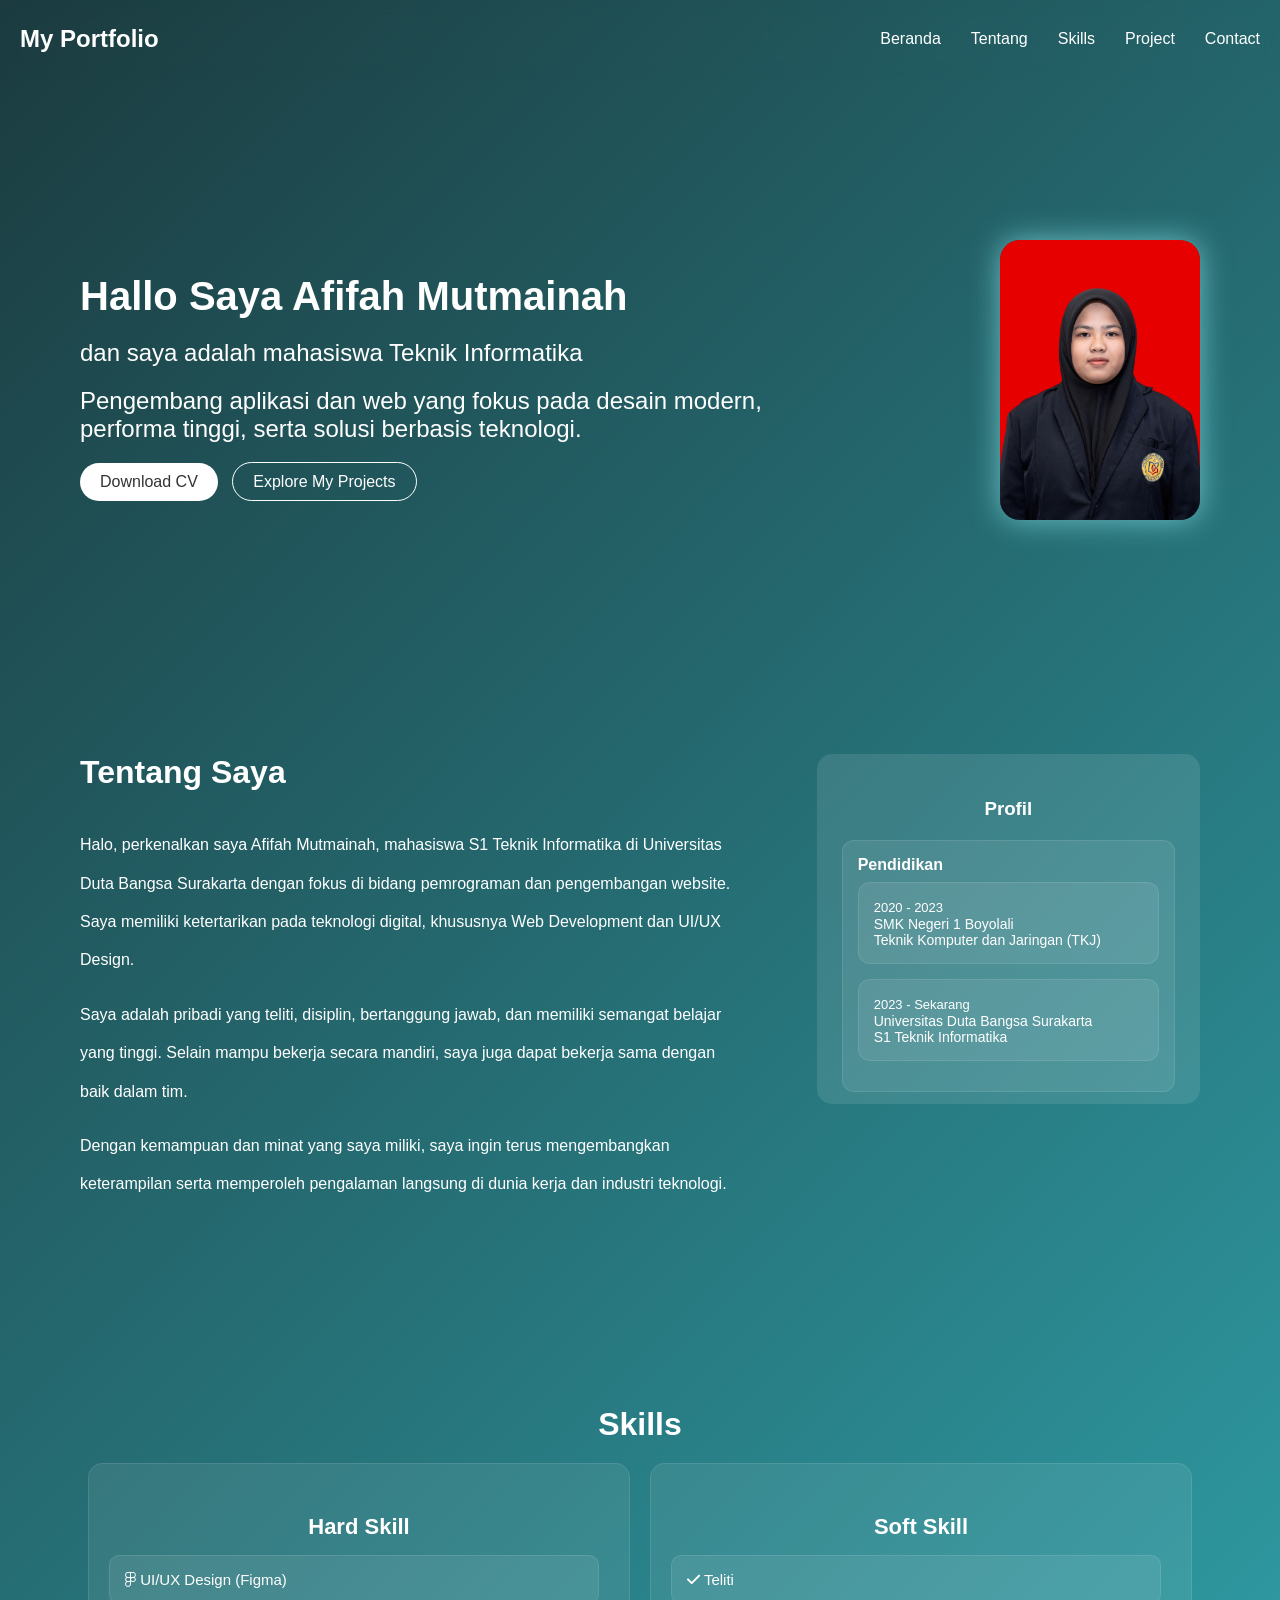
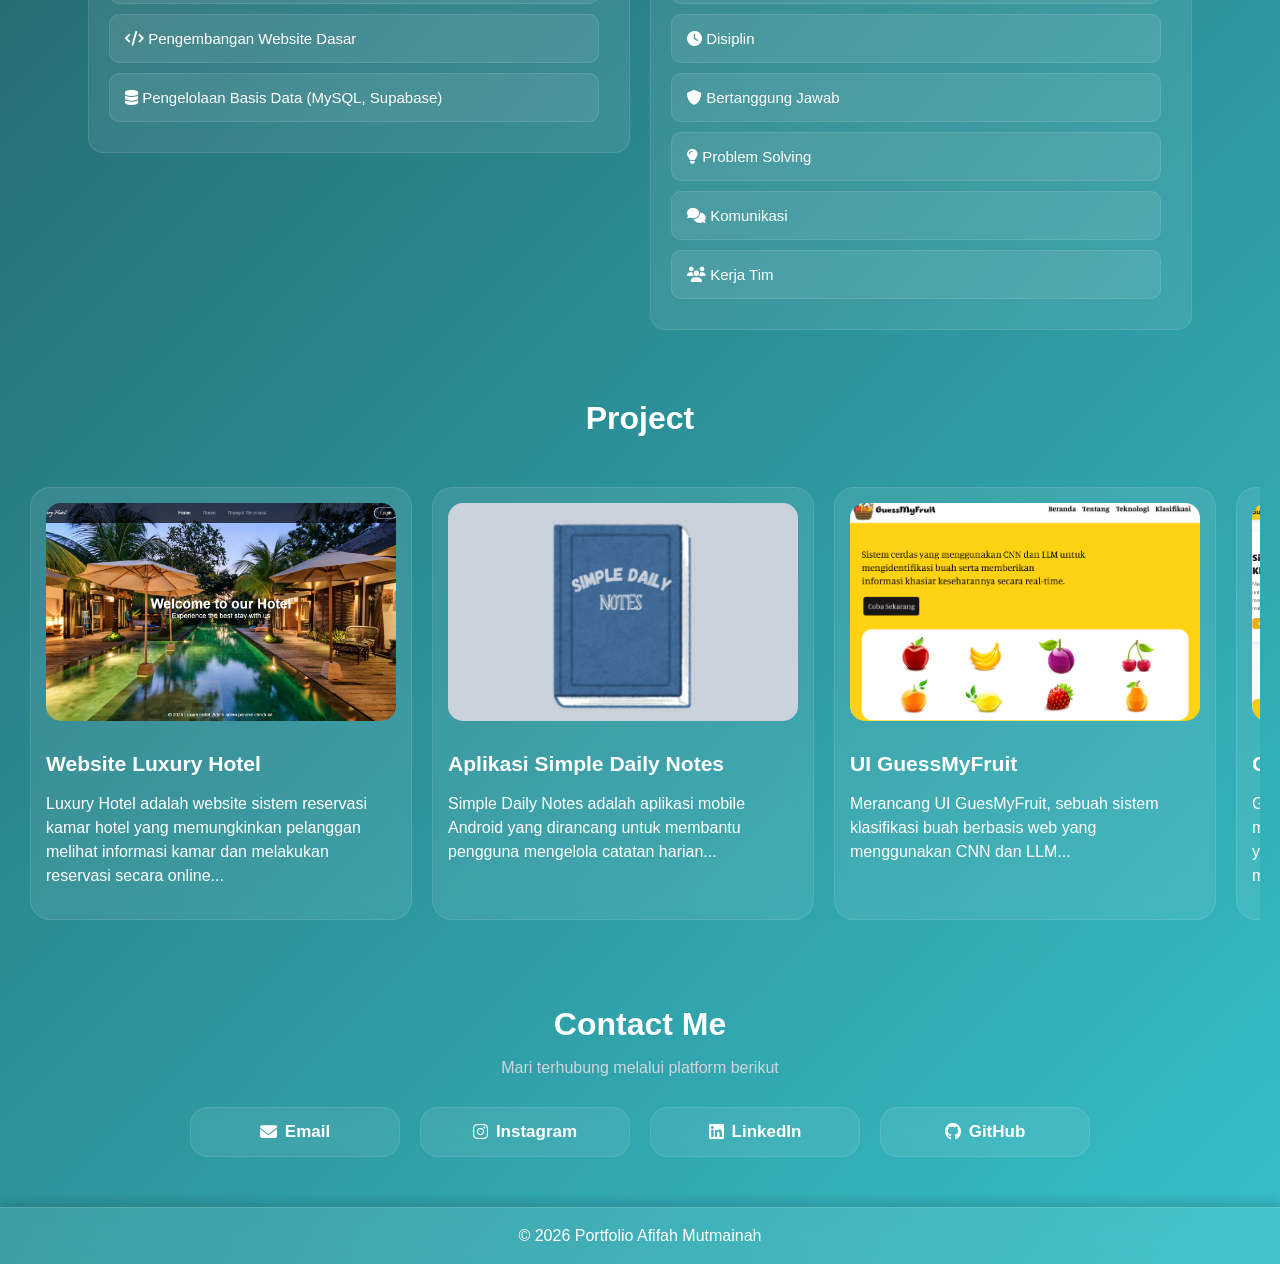
==== index.html @ 49190b80 "first commit" ====
<!DOCTYPE html>
<html lang="id">
<head>
    <meta charset="UTF-8">
    <meta name="viewport" content="width=device-width, initial-scale=1.0">

    <!-- FONT AWESOME -->
    <link rel="stylesheet" href="https://cdnjs.cloudflare.com/ajax/libs/font-awesome/6.5.1/css/all.min.css">

    <title>Portofolio Saya</title>
    <link rel="stylesheet" href="style.css">
</head>

<body>

<!-- Navbar -->
<header>
    <nav>
        <h2>My Portfolio</h2>

        <div class="hamburger" onclick="toggleMenu()">
            ☰
        </div>

        <ul class="menu">
            <li><a href="#Beranda">Beranda</a></li>
            <li><a href="#tentang">Tentang</a></li>
            <li><a href="#skills">Skills</a></li>
            <li><a href="#project">Project</a></li>
            <li><a href="#contact">Contact</a></li>
        </ul>
    </nav>
</header>

<!-- Hero -->
<section id="Beranda" class="Beranda">

    <div class="Beranda-text">
        <h1>Hallo Saya Afifah Mutmainah</h1>
        <h2>dan saya adalah mahasiswa Teknik Informatika</h2>

        <h2>
            Pengembang aplikasi dan web yang fokus pada desain modern,
            performa tinggi, serta solusi berbasis teknologi.
        </h2>

        <div class="buttons">

            <a href="files/CV.pdf" download class="btn">
                Download CV
            </a>


            <a href="#project" class="btn-outline">
                Explore My Projects
            </a>
        </div>
    </div>

    <div class="Beranda-image">
        <div class="card">
            <img src="images/Foto Formal.jpeg" alt="profile">
        </div>
    </div>

</section>

<!-- Tentang Saya -->
<section id="tentang">
    <div class="tentang-container">

        <!-- KIRI -->
        <div class="tentang-text">
            <h2>Tentang Saya</h2>
            <p>
                Halo, perkenalkan saya Afifah Mutmainah, mahasiswa S1 Teknik Informatika 
                di Universitas Duta Bangsa Surakarta dengan fokus di bidang pemrograman 
                dan pengembangan website. Saya memiliki ketertarikan pada teknologi digital, 
                khususnya Web Development dan UI/UX Design.
            </p>

            <p>
                Saya adalah pribadi yang teliti, disiplin, bertanggung jawab, 
                dan memiliki semangat belajar yang tinggi. Selain mampu bekerja 
                secara mandiri, saya juga dapat bekerja sama dengan baik dalam tim.
            </p>

            <p>
                Dengan kemampuan dan minat yang saya miliki, saya ingin terus 
                mengembangkan keterampilan serta memperoleh pengalaman langsung 
                di dunia kerja dan industri teknologi.
            </p>
        </div>

        <!-- KANAN -->
        <div class="tentang-info">
            <h3>Profil</h3>

            <div class="info-card">
            <h4>Pendidikan</h4>

            <div class="edu-item">
                <span>2020 - 2023</span>
                <p>SMK Negeri 1 Boyolali<br>Teknik Komputer dan Jaringan (TKJ)</p>
            </div>

            
            <div class="edu-item">
                <span>2023 - Sekarang</span>
                <p>Universitas Duta Bangsa Surakarta<br>S1 Teknik Informatika</p>
            </div>
        </div>

            <div class="info-card">
                <h4>Domisili</h4>
                <p>Klaten, Jawa Tengah</p>
            </div>

            <div class="info-card">
                <h4>Status</h4>
                <p>Mahasiswa Aktif</p>
            </div>
        </div>
    </div>
</section>

<!-- Skills -->
<section id="skills">
    <div class="skills">

        <h2>Skills</h2>

        <div class="skills-container">

            <!-- HARD SKILL -->
        <div class="skills-box">
            <h4>Hard Skill</h4>

            <div class="skill-item">
                <p><i class="fa-brands fa-figma"></i> UI/UX Design (Figma)</p>
            </div>

            <div class="skill-item">
                <p><i class="fa-solid fa-code"></i> Pengembangan Website Dasar</p>
            </div>

            <div class="skill-item">
                <p><i class="fa-solid fa-database"></i> Pengelolaan Basis Data (MySQL, Supabase)</p>
            </div>
        </div>

        <!-- SOFT SKILL -->
        <div class="skills-box">
            <h4>Soft Skill</h4>

            <div class="skill-item">
                <p><i class="fa-solid fa-check"></i> Teliti</p>
            </div>

            <div class="skill-item">
                <p><i class="fa-solid fa-clock"></i> Disiplin</p>
            </div>

            <div class="skill-item">
                <p><i class="fa-solid fa-shield"></i> Bertanggung Jawab</p>
            </div>

            <div class="skill-item">
                <p><i class="fa-solid fa-lightbulb"></i> Problem Solving</p>
            </div>

            <div class="skill-item">
                <p><i class="fa-solid fa-comments"></i> Komunikasi</p>
            </div>

            <div class="skill-item">
                <p><i class="fa-solid fa-users"></i> Kerja Tim</p>
            </div>
        </div>

        </div>
    </div>
</section>

<!-- Project -->
<section id="project">
    <div class="project">

        <h2>Project</h2>

        <div class="project-container">

            <!-- Card 1 -->
            <a href="hotel-project.html" class="project-card">

                <img src="images/cover.png" alt="Luxury Hotel">

                <h3>Website Luxury Hotel</h3>

                <p id="hotelText">
                    Luxury Hotel adalah website sistem reservasi kamar hotel 
                    yang memungkinkan pelanggan melihat informasi kamar dan 
                    melakukan reservasi secara online...
                </p>

            </a>

            <!-- Card 2 -->
            <a href="catatan.html" class="project-card">

                <img src="images/Logo catatan lanscape.jpeg" alt="Simple Daily Notes">

                <h3>Aplikasi Simple Daily Notes</h3>

                <p>
                    Simple Daily Notes adalah aplikasi mobile Android yang dirancang 
                    untuk membantu pengguna mengelola catatan harian...
                </p>

            </a>

            <!-- Card 3 -->
            <a href="klasifikasi ui.html" class="project-card">

                <img src="images/klasifikasi 2.png" alt="klasifikasi ui">

                <h3>UI GuessMyFruit </h3>

                <p>
                    Merancang UI GuesMyFruit, sebuah sistem klasifikasi buah berbasis web 
                    yang menggunakan CNN dan LLM...
                </p>

            </a>

            <!-- Card 4 -->
            <a href="klasifikasiweb.html" class="project-card">

                <img src="images/klasifikasiweb (1).png" alt="GuessMyFruit">

                <h3> GuessMyFruit </h3>

                <p>
                    GuessMyFruit adalah web yang bisa mengidentifikasi jenis buah hanya dari 
                    gambar yang diunggah pengguna. Website ini menggabungkan CNN untuk...
                </p>

            </a>

            <!-- Card 5 -->
            <a href="tokosepatu.html" class="project-card">

                <img src="images/sepatu (1).png" alt="tokosepatu">

                <h3> Niku Shoes </h3>

                <p>
                    Niku Shoes adalah aplikasi berbasis web yang dirancang untuk membantu operasional toko sepatu 
                    menjadi lebih terstruktur dan...
                </p>

            </a>

        </div>

    </div>
</section>

<!-- Contact -->
<section id="contact">
    <div class="contact">
        <h2>Contact Me</h2>

        <p class="contact-text">
            Mari terhubung melalui platform berikut
        </p>

        <div class="contact-container">

            <a href="mailto:mutmainahaja4121@gmail.com" class="contact-card">
                <i class="fa-solid fa-envelope"></i> Email
            </a>

            <a href="https://www.instagram.com/affhmtminh" target="_blank" class="contact-card">
                <i class="fa-brands fa-instagram"></i> Instagram
            </a>

            <a href="https://www.linkedin.com/in/afifah-mutmainah" target="_blank" class="contact-card">
                <i class="fa-brands fa-linkedin"></i> LinkedIn
            </a>

            <a href="https://github.com/MutmainahAfifahh" target="_blank" class="contact-card">
                <i class="fa-brands fa-github"></i> GitHub
            </a>

        </div>
    </div>
</section>

<!-- Footer -->
<footer>
    <p>© 2026 Portfolio Afifah Mutmainah</p>
</footer>

<script src="script.js"></script>

</body>
</html>
---- style.css ----
body{
    margin:0;
    padding-top:60px;
    background:linear-gradient(135deg,#1b3b3f,#36bfc9);
    overflow-x:hidden;
    font-family:Arial, sans-serif;
    color:white;
}

section{
    margin:0;
    padding:80px 20px;
    background:transparent;
}

header{
    background:transparent;
    color:white;
    padding:0;

    position:fixed;
    top:0;
    left:0;
    width:100%;

    z-index:800;
    backdrop-filter:blur(8px);
}

nav{
    display:flex;
    justify-content:space-between;
    align-items:center;
    padding:5px 20px;
}

/* MENU */
.menu{
    display:flex;
    list-style:none;
    gap:30px;
}

.menu a{
    text-decoration:none;
    color:white;
}

/* HAMBURGER */
.hamburger{
    display:none;
    font-size:20px;
    cursor:pointer;
    color:white;

    position:relative;
    z-index:999;
}

/* HERO */
.Beranda{
    display:flex;
    justify-content:space-between;
    align-items:center;
    padding-top:180px;
    padding-left:80px;
    padding-right:80px;
}

.Beranda-text{
    max-width:700px;
}

.Beranda-text h1{
    font-size:40px;
    margin:10px 0;
}

.Beranda-text h2{
    font-weight:normal;
    font-size:24px;
    margin-bottom:10px;
}

/* BUTTON */
.buttons{
    margin-top:20px;
}

.btn{
    background:white;
    color:#333;
    border:none;
    padding:10px 20px;
    margin-right:10px;
    border-radius:20px;
    text-decoration:none;
    display:inline-block;
}

.btn-outline{
    background:transparent;
    border:1px solid white;
    color:white;
    padding:10px 20px;
    border-radius:20px;
    text-decoration:none;
    transition:0.3s;
}

/* IMAGE */
.Beranda-image img{
    width:200px;
    max-width:100%;
    height:auto;
    border-radius:20px;
    box-shadow:0 0 30px rgba(156,247,255,0.6);
}

/* TENTANG */
#tentang{
    padding:80px;
}

.tentang-container{
    display:flex;
    justify-content:space-between;
    align-items:flex-start;
    gap:70px;
}

.tentang-text{
    flex:2;
}

.tentang-text h2{
    font-size:32px;
    margin-bottom:35px;
    margin-top:70px;
}

.tentang-text p{
    line-height:2.4;
    text-align:left;
}

/* CARD INFO */
.tentang-info{
    flex:1;
    background:rgba(255,255,255,0.1);
    padding:25px;
    border-radius:15px;

    max-height:300px;
    overflow-y:auto;
    margin-top:70px;
}

.tentang-info h3{
    margin-bottom:20px;
    text-align:center;
}

.tentang-info p{
    margin:12px 0;
}

/* SCROLLBAR */
.tentang-info::-webkit-scrollbar{
    width:6px;
}

.tentang-info::-webkit-scrollbar-thumb{
    background:rgba(9,100,116,0.932);
    border-radius:10px;
}

.tentang-info::-webkit-scrollbar-track{
    background:transparent;
}

/* CARD INFO */
.info-card,
.edu-item{
    background:rgba(255,255,255,0.08);
    padding:15px;
    border-radius:12px;
    margin-bottom:15px;
    border:1px solid rgba(255,255,255,0.1);
    transition:0.3s;
}

.info-card:hover,
.edu-item:hover{
    transform:translateY(-3px);
    background:rgba(255,255,255,0.15);
}

.info-card h4,
.edu-item h4{
    margin:0 0 8px;
    font-size:16px;
}

.info-card p,
.edu-item p{
    margin:0;
    font-size:14px;
}

.edu-item span{
    font-size:13px;
}

/* SKILLS */
.skills h2{
    text-align:center;
    font-size:32px;
    margin-bottom:20px;
}

.skills-container{
    display:flex;
    gap:20px;
    justify-content:center;
    align-items:flex-start;
    flex-wrap:wrap;
}

/* BOX SKILLS */
.skills-box{
    flex:1;
    min-width:300px;
    max-width:500px;

    background:rgba(255,255,255,0.08);
    padding:20px;
    border-radius:15px;

    border:1px solid rgba(255,255,255,0.1);
}

.skills-box h4{
    text-align:center;
    font-size:22px;
    margin-bottom:15px;
}

/* ITEM SKILL */
.skill-item{
    background:rgba(255,255,255,0.08);
    padding:15px;
    border-radius:10px;
    margin-bottom:10px;
    border:1px solid rgba(255,255,255,0.1);
    transition:0.3s;
    margin-right:10px;
    font-size:16px;
}

.skill-item:hover{
    transform:translateY(-3px);
    background:rgba(255,255,255,0.15);
}

.skill-item p{
    margin:0;
    font-size:15px;
}

/* PROJECT */
#project{
    padding-top:100px;
    margin-top:-100px;
}

.project h2{
    text-align:center;
    font-size:32px;
    margin-top:-10px;
    margin-bottom:30px;
}

/* CONTAINER */
.project-container{
    display:flex;
    justify-content:flex-start;
    gap:20px;

    overflow-x:auto;
    scroll-behavior:smooth;

    padding:15px 10px 10px;
}

/* CARD */
.project-card{
    background:rgba(255,255,255,0.08);
    border:1px solid rgba(255,255,255,0.1);
    border-radius:20px;
    margin-top:5px;

    width:350px;
    min-height:370px;
    padding:15px;

    text-decoration:none;
    color:white;
    font-size:18px;

    transition:0.3s;
    backdrop-filter:blur(10px);

    flex-shrink:0;
}

.project-card h3{
    margin-top:10px;
    margin-bottom:10px;
}

.project-card p{
    font-size:16px;
    line-height:1.5;
}

/* HOVER */
.project-card:hover{
    transform:translateY(-10px) scale(1.02);
    box-shadow:0 15px 35px rgba(0,0,0,0.35);
    background:rgba(255,255,255,0.15);
}

.project-container::-webkit-scrollbar{
    height:6px;
}

.project-container::-webkit-scrollbar-thumb{
    background:transparent;
    border-radius:10px;
}

/* FOTO CARD PROJECT */
.project-card img{
    width:100%;
    aspect-ratio:16/10;

    object-fit:cover;

    border-radius:15px;
    margin-bottom:15px;

    background:rgba(255,255,255,0.05);
}

/* DETAIL PROJECT */
.detail-project{
    padding:120px 80px;
    color:white;
}

.detail-project h1{
    font-size:34px;
    margin-bottom:20px;
    margin-top:-70px;
    text-align:center;
}

/* FOTO PREVIEW */
.main-image{
    position:relative;
    max-width:700px;
    margin:auto;

    display:flex;
    justify-content:center;
    align-items:center;
}

.main-image img{
    width:100%;
    max-height:500px;

    object-fit:contain;

    border-radius:20px;

    background:rgba(255,255,255,0.05);
}

.main-imagepreview{
    position: relative;
    max-width: 600px;
    margin: auto;

    height: 370px;          /* tinggi box */
    overflow-y: auto;       /* scroll vertikal */

    display: flex;
    justify-content: center;
    align-items: flex-start; /* mulai dari atas */

    scroll-behavior: smooth;
}

/* gambar */
.main-imagepreview img{
    width: 100%;
    height: auto;           
    object-fit: unset;      
    border-radius: 20px;
}

/* scrollbar biar estetik */
.main-imagepreview::-webkit-scrollbar{
    width: 6px;
}

.main-imagepreview::-webkit-scrollbar-thumb{
    background: rgba(255,255,255,0.4);
    border-radius: 10px;
}

/* BUTTON SLIDER */
.slider-btn{
    position:absolute;
    top:50%;
    transform:translateY(-50%);

    background:rgba(0,0,0,0.4);
    border:none;

    color:white;

    width:45px;
    height:45px;

    border-radius:50%;
    cursor:pointer;

    font-size:20px;
}

.prev{
    left:15px;
}

.next{
    right:15px;
}

/* THUMBNAIL */
.thumbnail-container{
    display:flex;
    gap:15px;

    overflow-x:auto;

    margin-top:20px;
    padding-bottom:10px;

    justify-content:flex-start;

    scrollbar-width:none;
}

.thumbnail-container::-webkit-scrollbar{
    height:0;
    background:transparent;
}

.thumbnail-container img{
    width:120px;
    height:80px;

    object-fit:cover;

    border-radius:12px;

    cursor:pointer;

    transition:0.3s;

    opacity:0.7;
}

.thumbnail-container img:hover{
    opacity:1;
    transform:scale(1.05);
}

/* DESKRIPSI */
.project-description{
    margin-top:40px;
    line-height:1.8;
}

.project-tags{
    display:flex;
    gap:15px;
    flex-wrap:wrap;
}

.tag{
    font-size:16px;
    line-height:1.5;

    background:rgba(255,255,255,0.08);
    border:1px solid rgba(255,255,255,0.1);

    border-radius:20px;

    padding:9px 15px;

    color:white;

    backdrop-filter:blur(7px);
}

/* CONTACT */
.contact{
    text-align:center;
    padding:40px 20px 60px;
    margin-top:-150px;
    margin-bottom: -90px;
}


.contact h2{
    font-size:32px;
    margin-bottom:10px;
}

.contact-text{
    color:#d1d5db;
    margin-bottom:30px;
}

/* CONTAINER */
.contact-container{
    display:grid;
    grid-template-columns:repeat(4, 1fr);

    gap:20px;

    max-width:900px;
    margin:auto;
}

/* CARD */
.contact-card{
    background:rgba(255,255,255,0.08);
    border:1px solid rgba(255,255,255,0.1);

    padding:14px 20px;
    border-radius:18px;

    text-decoration:none;
    color:white;

    font-size:17px;
    font-weight:bold;

    transition:0.3s;
    backdrop-filter:blur(10px);

    min-width:160px;
    display:flex;
    align-items:center;
    justify-content:center;
    gap:8px;
}

footer{
    text-align:center;
    padding:3px 3px;

    background:rgba(255,255,255,0.08);
    backdrop-filter:blur(12px);

    border-top:1px solid rgba(255,255,255,0.15);

    box-shadow:0 -5px 10px rgba(0,0,0,0.15);
}


/* ================= RESPONSIVE ================= */
@media (max-width:768px){

    nav{
        flex-wrap:wrap;
        justify-content:space-between;
        align-items:center;
        padding:15px 20px;
    }

    /* HAMBURGER */
    .hamburger{
        display:block !important;
        font-size:32px;
        cursor:pointer;
        color:white;
        z-index:100;
    }

    /* MENU MOBILE */
    .menu{
        display:none;
        flex-direction:column;

        width:100%;

        text-align:center;
        gap:20px;

        margin-top:15px;
        padding:20px 0;

        background:rgba(0,0,0,0.4);
        border-radius:10px;
    }

    .menu.active{
        display:flex !important;
    }

    .menu a{
        font-size:16px;
    }

    /* HERO */
    .Beranda{
        flex-direction:column !important;
        text-align:center;
        gap:40px;
        padding-top:170px;
        padding-left:55px;
        padding-right:55px;
        padding-bottom:50px;
    }

    .Beranda-text{
        max-width:100%;
        order:1;
    }

    /* HIDE FOTO */
    .Beranda-image,
    .Beranda-image .card,
    .Beranda-image img{
        display:none !important;
        height:0 !important;
        width:0 !important;
        overflow:hidden !important;
    }

    .Beranda-text h1{
        font-size:26px;
        line-height:1.3;
    }

    .Beranda-text h2{
        font-size:15px;
        line-height:1.4;
    }

    .buttons{
        margin-top:25px;
    }

    .btn,
    .btn-outline{
        font-size:13px;
        padding:12px 20px;
    }

    /* TENTANG */
    .tentang-container{
        flex-direction:column;
    }

    .tentang-info{
        width:100%;
    }

    /* SKILLS */
    .skills h2{
        margin-top: -30px;
    }
    .skills-container{
        gap:10px;
    }

    .skills-box{
        width:100%;
    }

    /* DETAIL PROJECT */
    .detail-project{
        padding:120px 20px 60px;
    }

    .detail-project h1{
        font-size:24px;
        margin-top:-40px;
        line-height:1.4;
    }

    /* FOTO PROJECT */
    .project-card img{
        aspect-ratio:16/10;
        object-fit:cover;
    }

    .main-image img{
        width:100%;
        max-height:300px;

        object-fit:contain;

        border-radius:15px;
    }

    .main-imagepreview{
    max-width: 100%;
    height: 75vh;        /* pakai tinggi layar HP */
    overflow-y: auto;

    padding: 12px;        /* biar nggak mepet */
}

.main-imagepreview img{
    width: 100%;
    height: auto;
    border-radius: 15px;
}

    /* BUTTON */
    .slider-btn{
        width:38px;
        height:38px;
        font-size:16px;
    }

    /* THUMBNAIL */
    .thumbnail-container{
        gap:10px;
        padding:5px;
    }

    .thumbnail-container img{
        width:90px;
        height:65px;
    }

    /* DESKRIPSI */
    .project-description{
        margin-top:30px;
    }

    .project-description h2{
        font-size:22px;
    }

    .project-description p{
        font-size:15px;
        line-height:1.7;
    }

    /* TAG */
    .tag{
        font-size:13px;
        padding:7px 12px;
    }

    /* CONTACT MOBILE */
    .contact{
        padding-top:20px;
    }

    .contact-container{
        grid-template-columns:repeat(2,1fr);
        gap:12px;
    }

    .contact-card{
        font-size:15px;
        padding:12px;
    }

    footer{
        padding:5px 5px;
        margin-top:10px;
    }

    footer p{
        font-size:13px;
        line-height:1;
    }
}
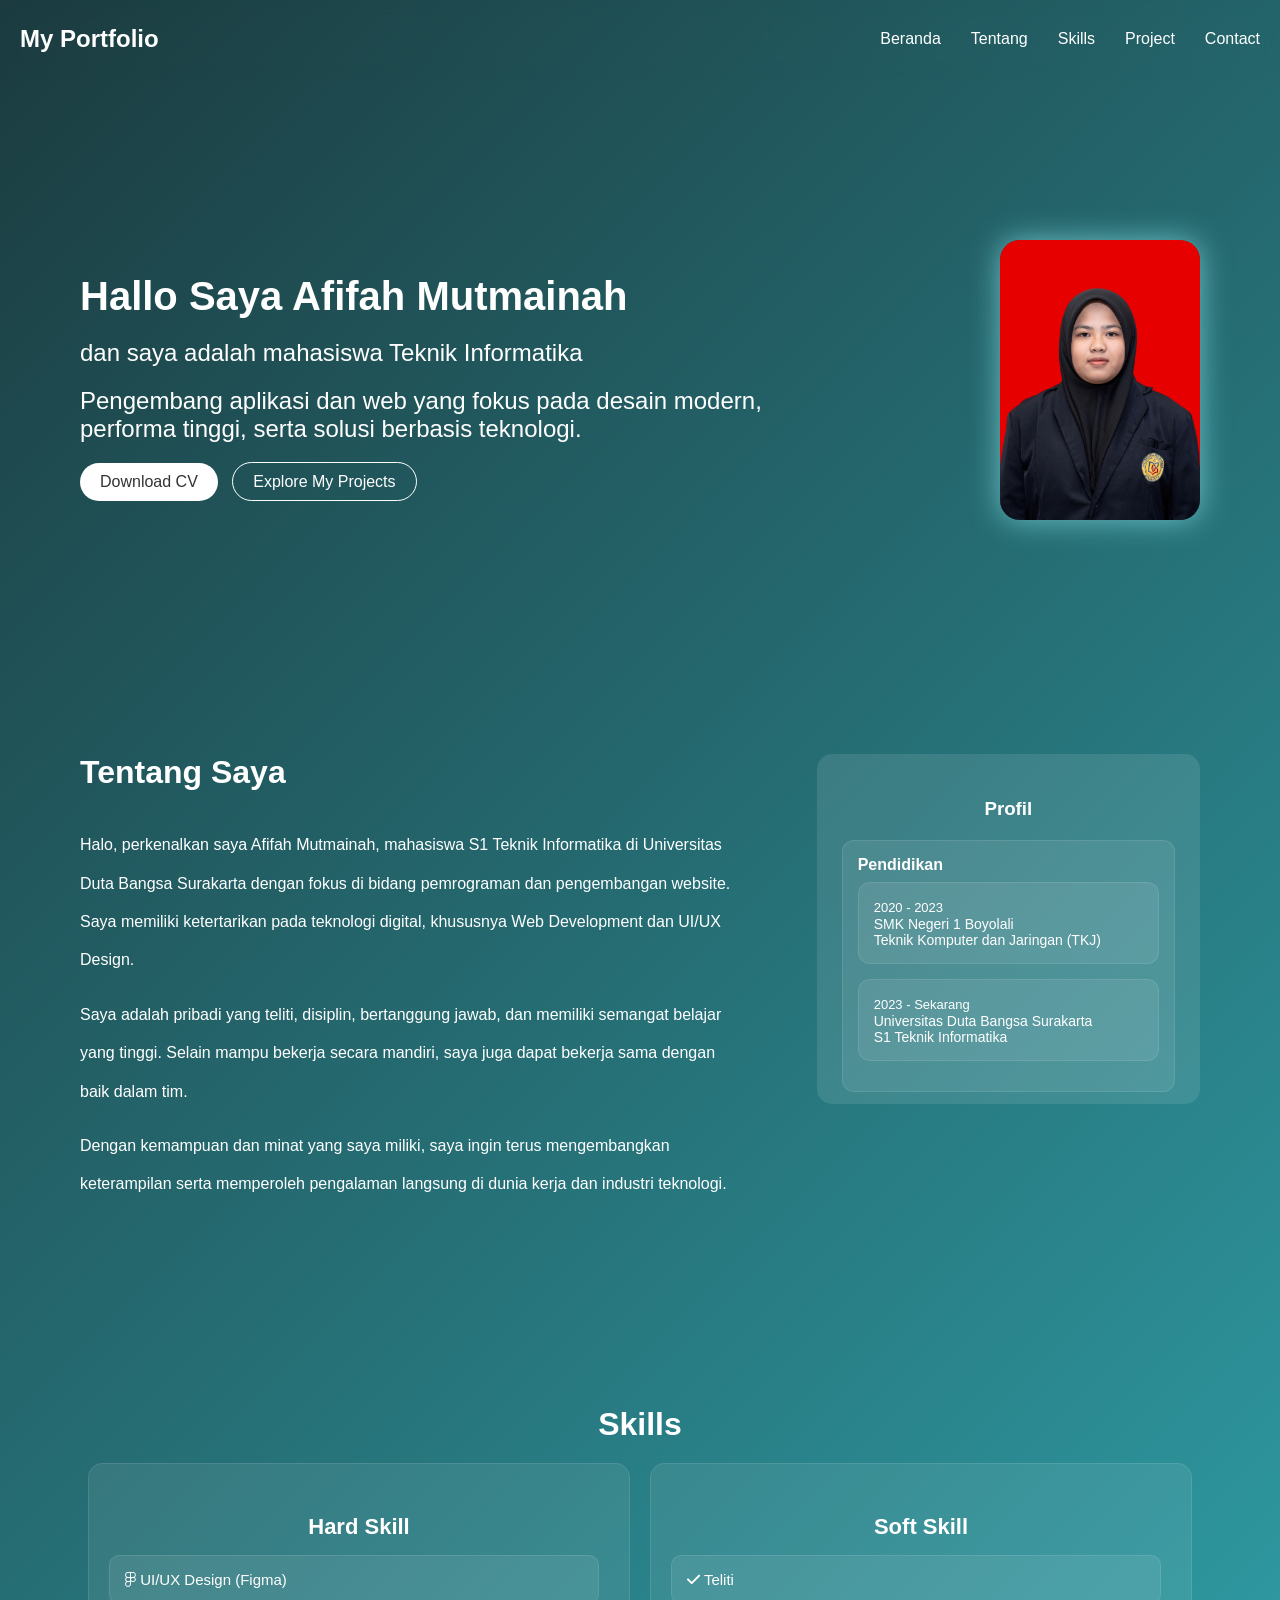
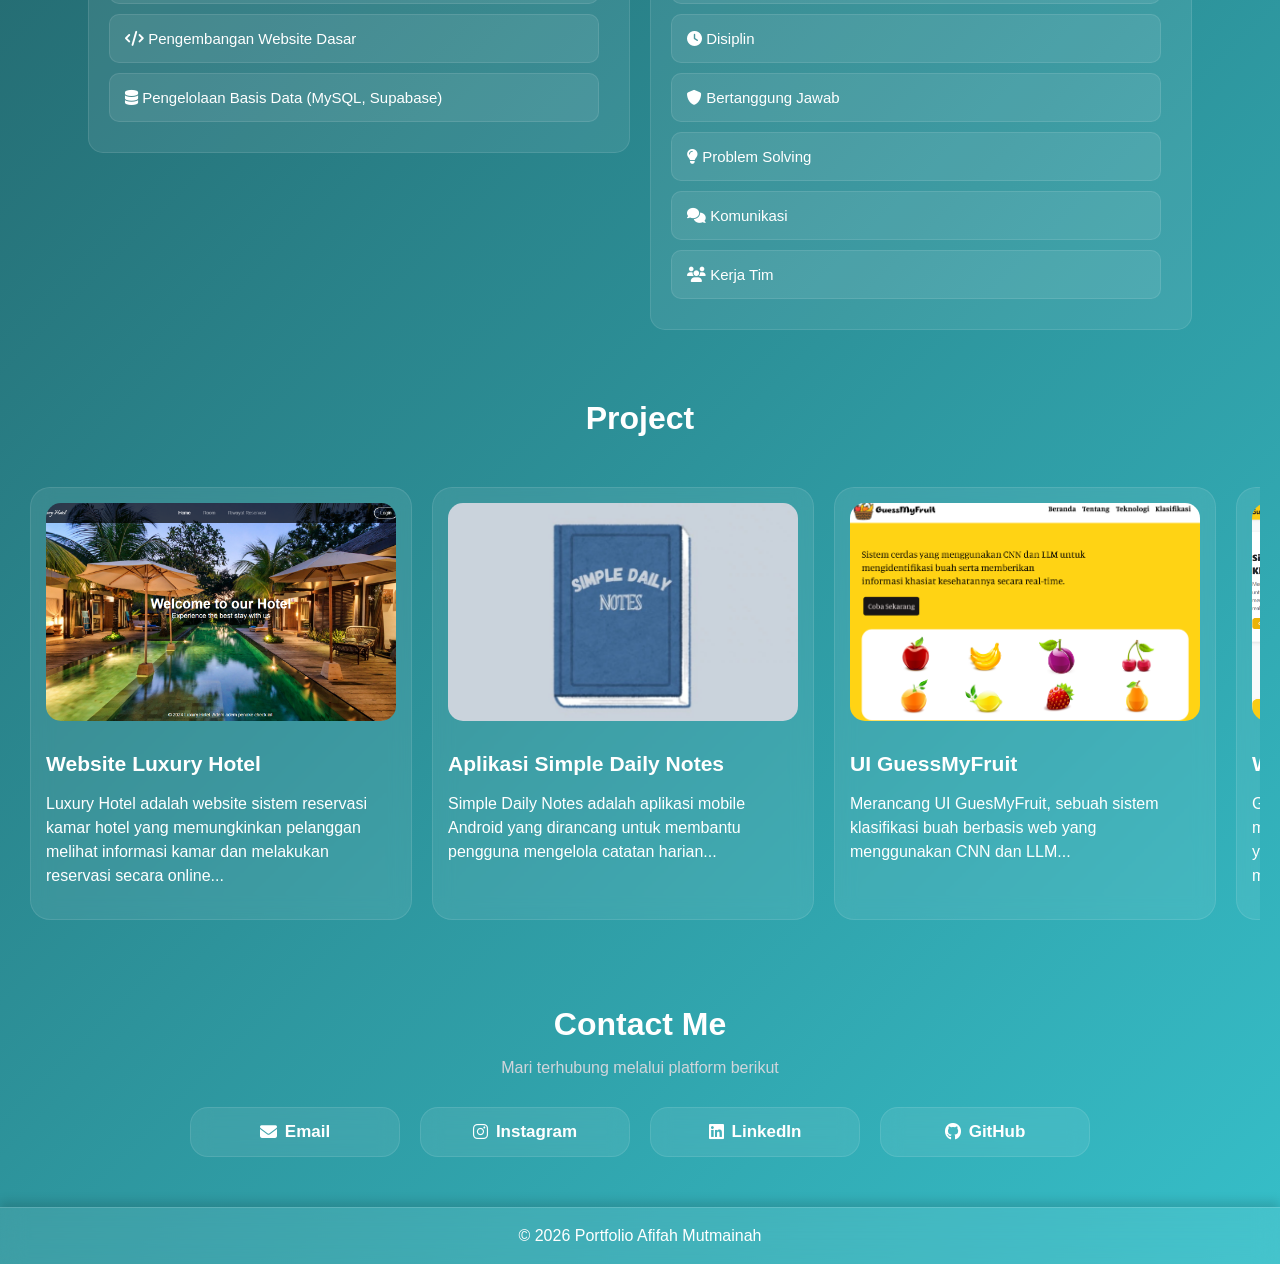
==== commit d3ff44b8: "update index.html" ====
--- a/index.html
+++ b/index.html
@@ -46,7 +46,7 @@
 
         <div class="buttons">
 
-            <a href="files/CV.pdf" download class="btn">
+            <a href="files/CV Afifah Mutmainah.pdf" download class="btn">
                 Download CV
             </a>
 
@@ -238,7 +238,7 @@
 
                 <img src="images/klasifikasiweb (1).png" alt="GuessMyFruit">
 
-                <h3> GuessMyFruit </h3>
+                <h3> Website GuessMyFruit </h3>
 
                 <p>
                     GuessMyFruit adalah web yang bisa mengidentifikasi jenis buah hanya dari 
